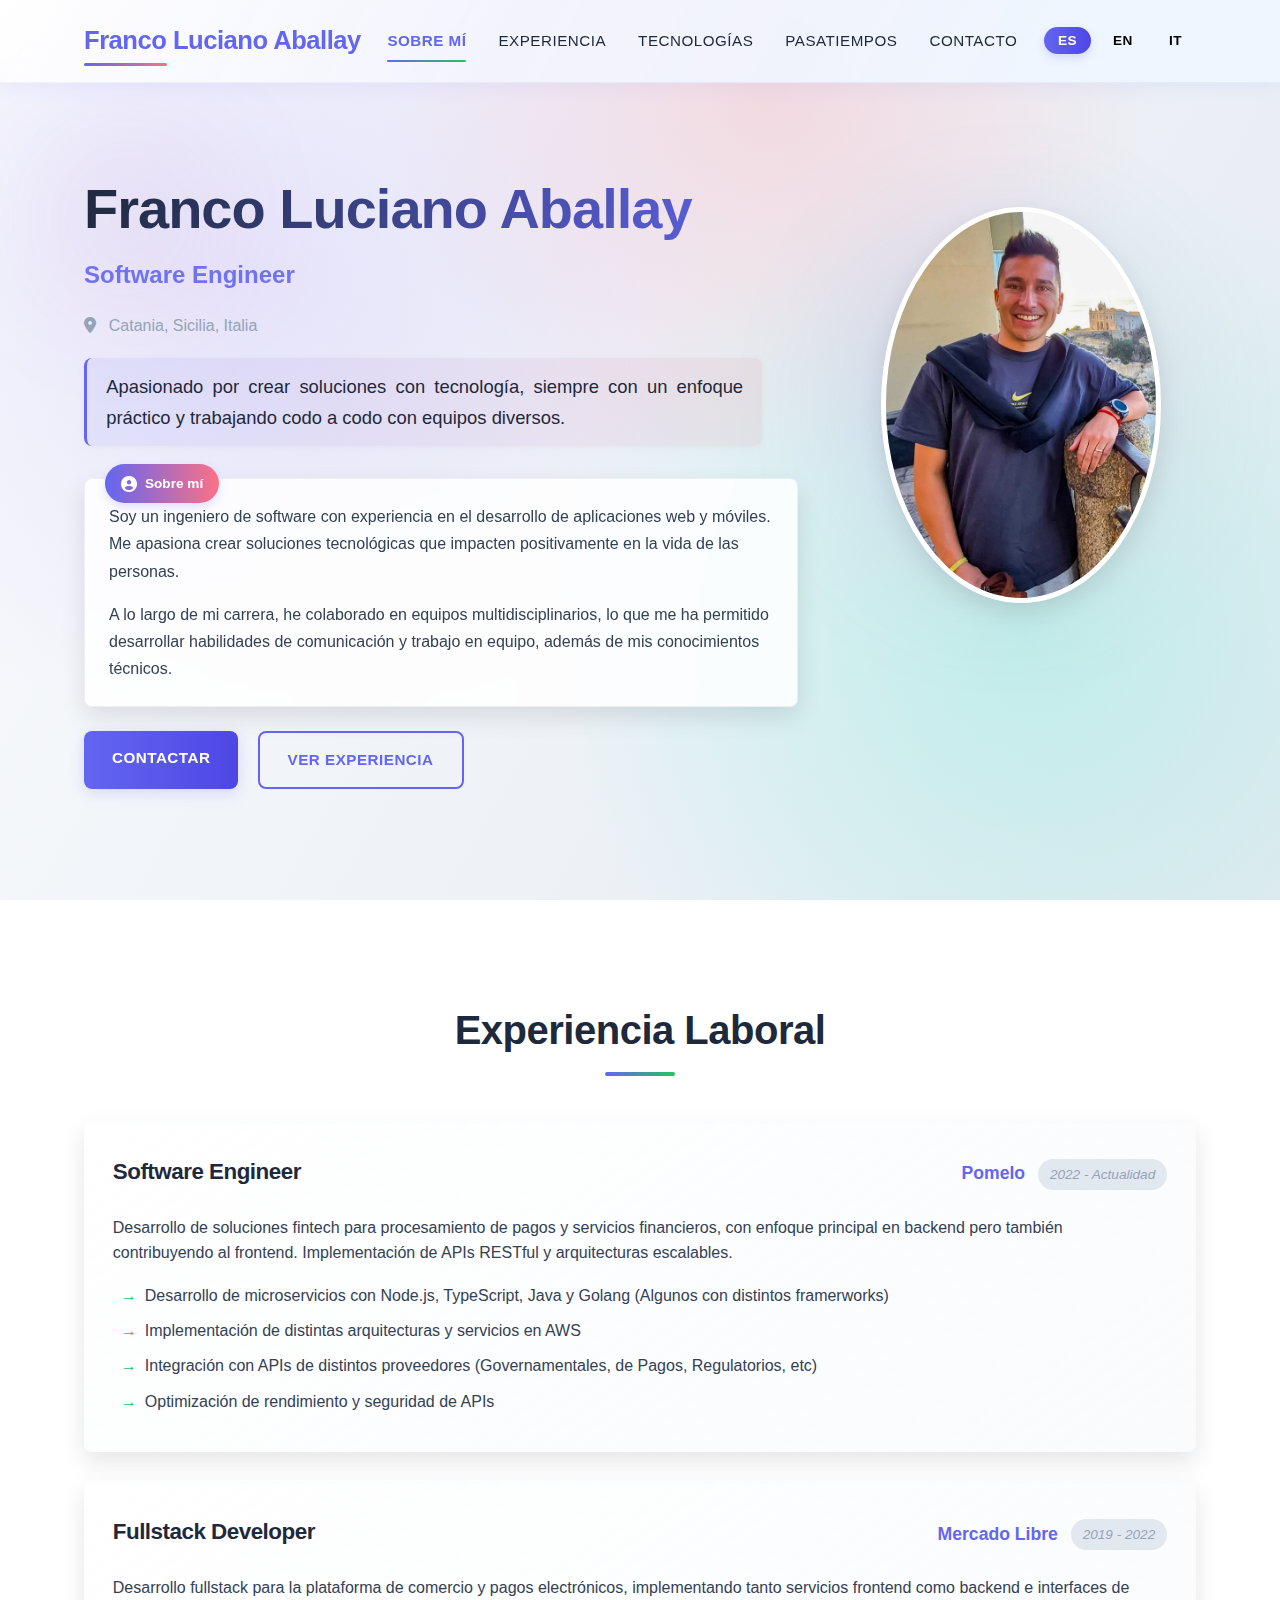
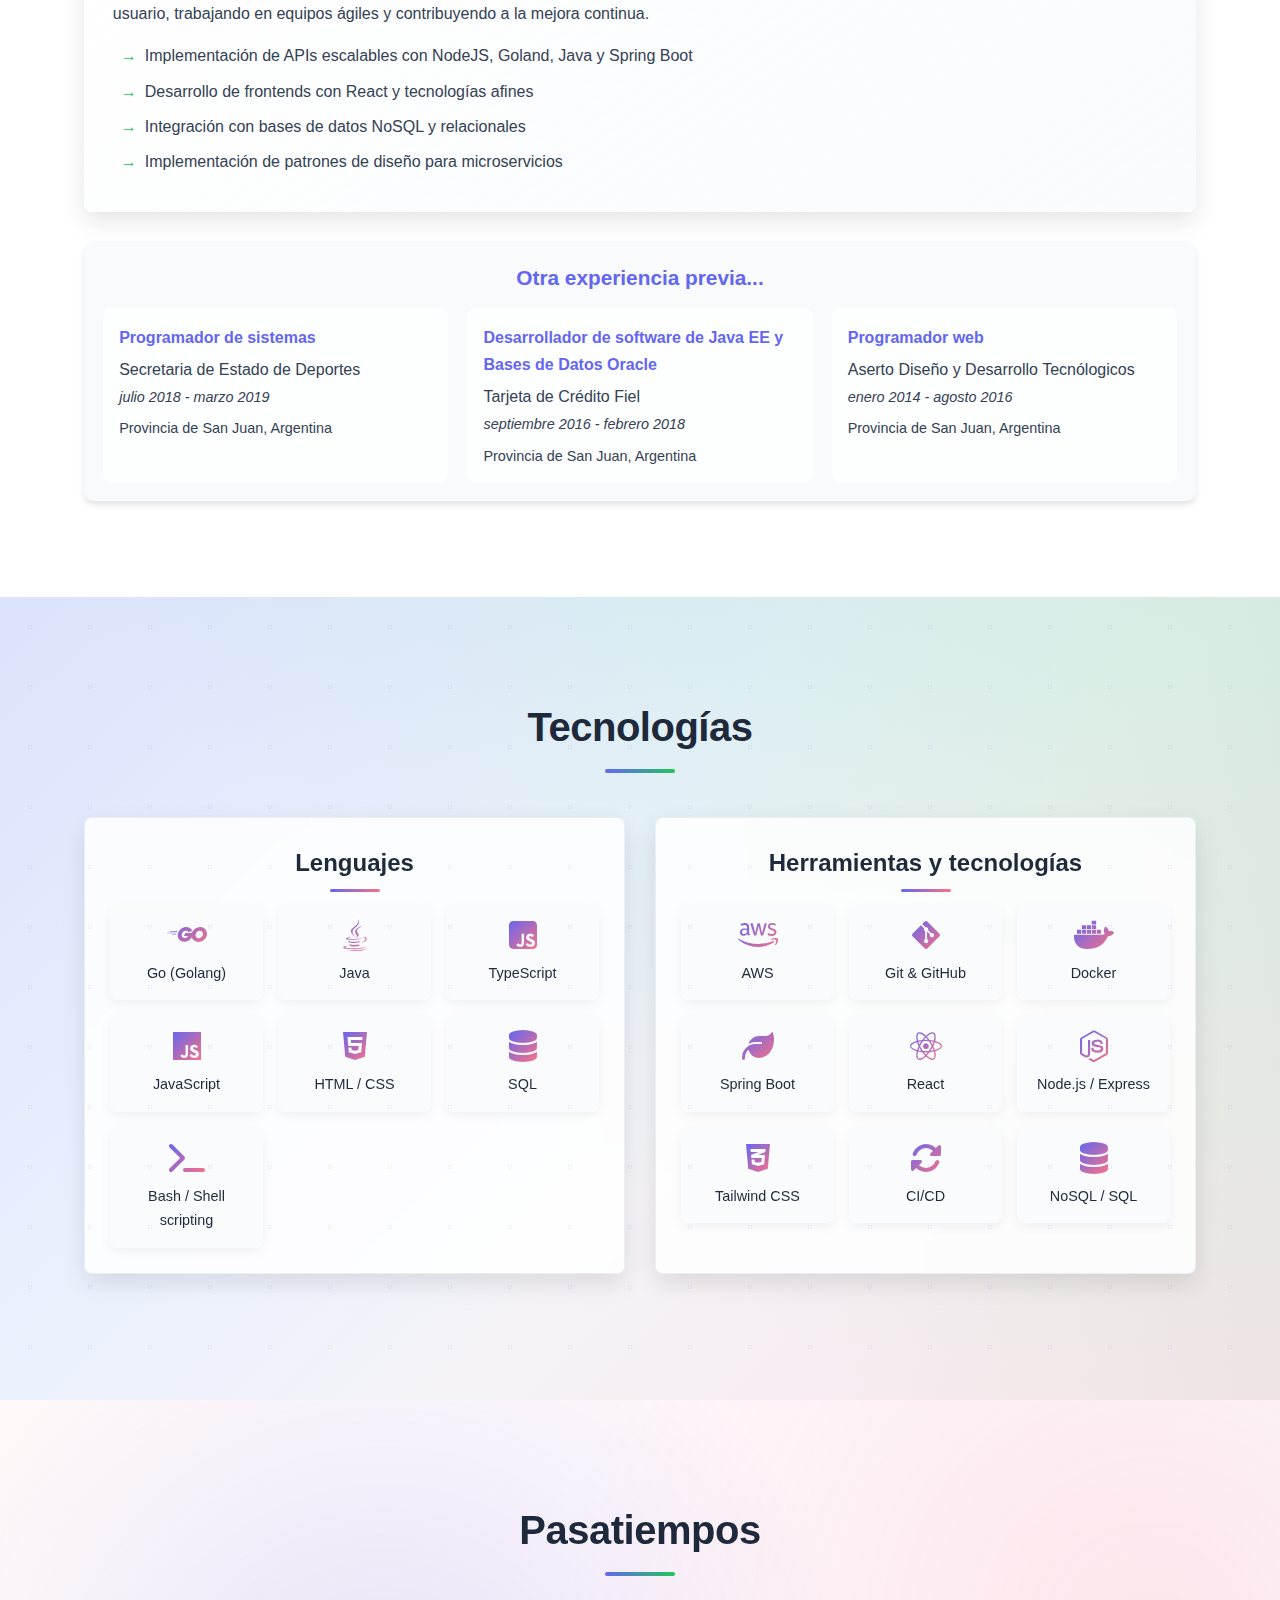
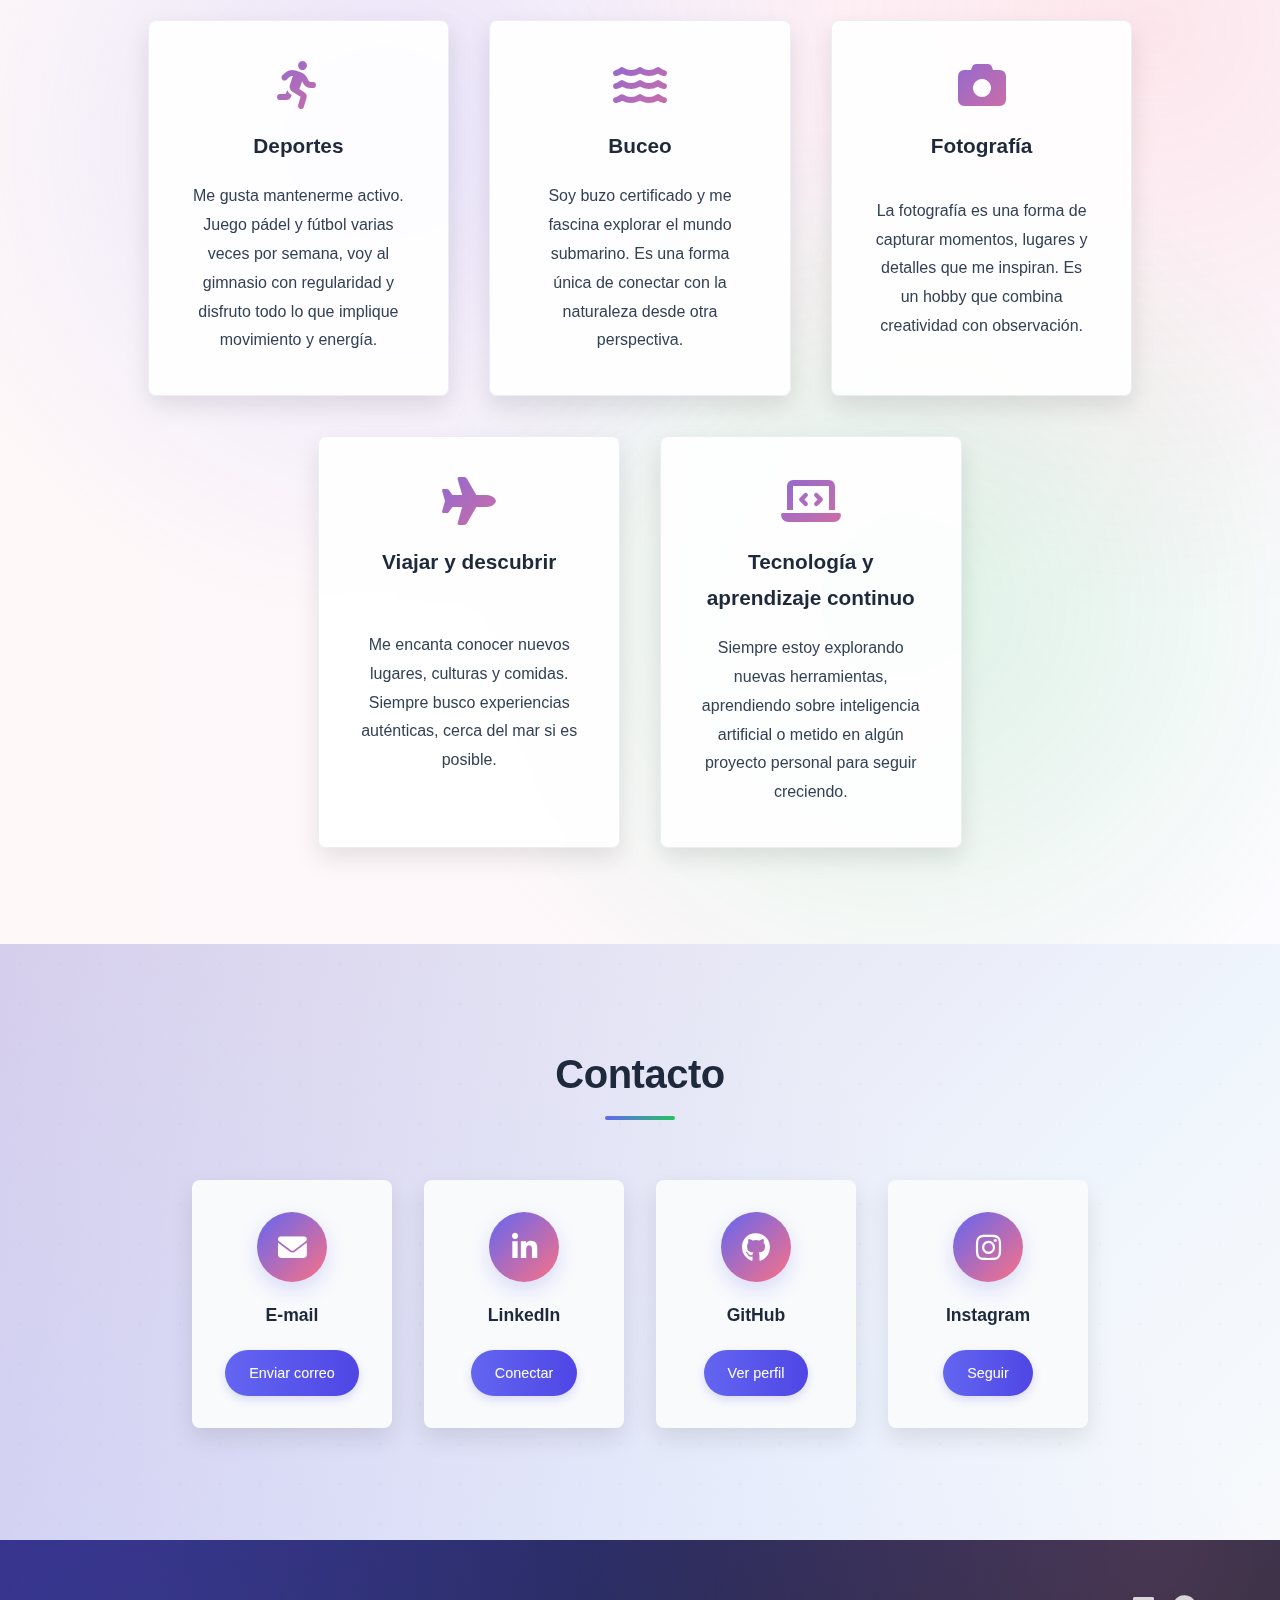
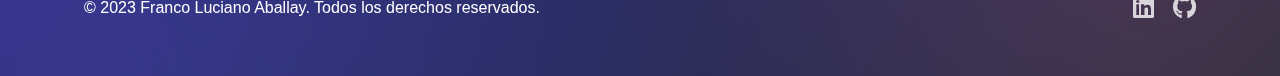
==== index.html @ 494e3a4a "Terminado" ====
<!DOCTYPE html>
<html lang="es">
<head>
    <meta charset="UTF-8">
    <meta name="viewport" content="width=device-width, initial-scale=1.0">
    <title>Franco Luciano Aballay | Software Engineer</title>
    <link rel="stylesheet" href="css/styles.css">
    <link rel="stylesheet" href="https://cdnjs.cloudflare.com/ajax/libs/font-awesome/6.4.0/css/all.min.css">
</head>
<body>
    <header>
        <div class="container">
            <nav>
                <div class="logo">Franco Luciano Aballay</div>
                <div class="nav-links">
                    <a href="#hero">Sobre mí</a>
                    <a href="#experiencia">Experiencia</a>
                    <a href="#tecnologias">Tecnologías</a>
                    <a href="#pasatiempos">Pasatiempos</a>
                    <a href="#contacto">Contacto</a>
                </div>
                <div class="language-selector">
                    <button class="active" data-lang="es">ES</button>
                    <button data-lang="en">EN</button>
                    <button data-lang="it">IT</button>
                </div>
                <div class="mobile-menu-btn">
                    <span></span>
                    <span></span>
                    <span></span>
                </div>
            </nav>
        </div>
    </header>

    <section id="hero" class="hero">
        <div class="container">
            <div class="hero-content">
                <div class="hero-text">
                    <h1>Franco Luciano Aballay</h1>
                    <h2>Software Engineer</h2>
                    <p class="location"><i class="fas fa-map-marker-alt"></i> Catania, Sicilia, Italia</p>
                    <p class="summary">Apasionado por crear soluciones con tecnología, siempre con un enfoque práctico y trabajando codo a codo con equipos diversos.</p>
                    <div class="profile-details">
                        <div class="about-me-tag" id="sobre-mi">
                            <i class="fas fa-user-circle"></i>
                            <span>Sobre mí</span>
                        </div>
                        <p>Soy un ingeniero de software con experiencia en el desarrollo de aplicaciones web y móviles. Me apasiona crear soluciones tecnológicas que impacten positivamente en la vida de las personas.</p>
                        <p>A lo largo de mi carrera, he colaborado en equipos multidisciplinarios, lo que me ha permitido desarrollar habilidades de comunicación y trabajo en equipo, además de mis conocimientos técnicos.</p>
                    </div>
                    <div class="hero-buttons">
                        <a href="#contacto" class="btn primary">Contactar</a>
                        <a href="#experiencia" class="btn secondary">Ver experiencia</a>
                    </div>
                </div>
                <div class="hero-image">
                    <img src="img/profile.jpg" alt="Franco Luciano Aballay">
                </div>
            </div>
        </div>
    </section>

    <section id="experiencia" class="experience">
        <div class="container">
            <h2 class="section-title" data-i18n="experiencia.titulo">Experiencia Laboral</h2>
            
            <div class="job-card">
                <div class="job-header">
                    <h3 data-i18n="experiencia.actual.rol">Software Engineer</h3>
                    <div class="company-info">
                        <span class="company" data-i18n="experiencia.actual.empresa">Pomelo</span>
                        <span class="period" data-i18n="experiencia.actual.periodo">2022 - Actualidad</span>
                    </div>
                </div>
                <div class="job-description">
                    <p data-i18n="experiencia.actual.descripcion">Desarrollo de soluciones fintech para procesamiento de pagos y servicios financieros, con enfoque principal en backend pero también contribuyendo al frontend. Implementación de APIs RESTful y arquitecturas escalables.</p>
                    <ul class="job-highlights">
                        <li data-i18n="experiencia.actual.logros.0">Desarrollo de microservicios con Node.js, TypeScript, Java y Golang (Algunos con distintos framerworks)</li>
                        <li data-i18n="experiencia.actual.logros.1">Implementación de distintas arquitecturas y servicios en AWS</li>
                        <li data-i18n="experiencia.actual.logros.2">Integración con APIs de distintos proveedores (Governamentales, de Pagos, Regulatorios, etc)</li>
                        <li data-i18n="experiencia.actual.logros.3">Optimización de rendimiento y seguridad de APIs</li>
                    </ul>
                </div>
            </div>

            <div class="job-card">
                <div class="job-header">
                    <h3 data-i18n="experiencia.anterior.rol">Fullstack Developer</h3>
                    <div class="company-info">
                        <span class="company" data-i18n="experiencia.anterior.empresa">Mercado Libre</span>
                        <span class="period" data-i18n="experiencia.anterior.periodo">2019 - 2022</span>
                    </div>
                </div>
                <div class="job-description">
                    <p data-i18n="experiencia.anterior.descripcion">Desarrollo fullstack para la plataforma de comercio y pagos electrónicos, implementando tanto servicios frontend como backend e interfaces de usuario, trabajando en equipos ágiles y contribuyendo a la mejora continua.</p>
                    <ul class="job-highlights">
                        <li data-i18n="experiencia.anterior.logros.0">Implementación de APIs escalables con NodeJS, Goland, Java y Spring Boot</li>
                        <li data-i18n="experiencia.anterior.logros.1">Desarrollo de frontends con React y tecnologías afines</li>
                        <li data-i18n="experiencia.anterior.logros.2">Integración con bases de datos NoSQL y relacionales</li>
                        <li data-i18n="experiencia.anterior.logros.3">Implementación de patrones de diseño para microservicios</li>
                    </ul>
                </div>
            </div>
            
            <div class="previous-experience">
                <h3 class="previous-title">Otra experiencia previa...</h3>
                <div class="previous-jobs">
                    <div class="previous-job">
                        <div class="job-role">Programador de sistemas</div>
                        <div class="job-company">Secretaria de Estado de Deportes</div>
                        <div class="job-period">julio 2018 - marzo 2019</div>
                        <p class="job-brief">Provincia de San Juan, Argentina</p>
                    </div>
                    <div class="previous-job">
                        <div class="job-role">Desarrollador de software de Java EE y Bases de Datos Oracle</div>
                        <div class="job-company">Tarjeta de Crédito Fiel</div>
                        <div class="job-period">septiembre 2016 - febrero 2018</div>
                        <p class="job-brief">Provincia de San Juan, Argentina</p>
                    </div>
                    <div class="previous-job">
                        <div class="job-role">Programador web</div>
                        <div class="job-company">Aserto Diseño y Desarrollo Tecnólogicos</div>
                        <div class="job-period">enero 2014 - agosto 2016</div>
                        <p class="job-brief">Provincia de San Juan, Argentina</p>
                    </div>
                </div>
            </div>
        </div>
    </section>

    <section id="tecnologias" class="technologies">
        <div class="container">
            <h2 class="section-title" data-i18n="tecnologias.titulo">Tecnologías</h2>
            <div class="tech-categories">
                <div class="tech-category">
                    <h3 data-i18n="tecnologias.categorias.lenguajes">Lenguajes</h3>
                    <div class="tech-items">
                        <div class="tech-item">
                            <i class="fab fa-golang"></i>
                            <span data-i18n="tecnologias.items.golang">Go (Golang)</span>
                        </div>
                        <div class="tech-item">
                            <i class="fab fa-java"></i>
                            <span data-i18n="tecnologias.items.java">Java</span>
                        </div>
                        <div class="tech-item">
                            <i class="fab fa-js-square"></i>
                            <span data-i18n="tecnologias.items.typescript">TypeScript</span>
                        </div>
                        <div class="tech-item">
                            <i class="fab fa-js"></i>
                            <span data-i18n="tecnologias.items.js">JavaScript</span>
                        </div>
                        <div class="tech-item">
                            <i class="fab fa-html5"></i>
                            <span data-i18n="tecnologias.items.html">HTML / CSS</span>
                        </div>
                        <div class="tech-item">
                            <i class="fas fa-database"></i>
                            <span data-i18n="tecnologias.items.sql">SQL</span>
                        </div>
                        <div class="tech-item">
                            <i class="fas fa-terminal"></i>
                            <span data-i18n="tecnologias.items.bash">Bash / Shell scripting</span>
                        </div>
                    </div>
                </div>
                
                <div class="tech-category">
                    <h3 data-i18n="tecnologias.categorias.herramientas">Herramientas y tecnologías</h3>
                    <div class="tech-items">
                        <div class="tech-item">
                            <i class="fab fa-aws"></i>
                            <span data-i18n="tecnologias.items.aws">AWS</span>
                        </div>
                        <div class="tech-item">
                            <i class="fab fa-git-alt"></i>
                            <span data-i18n="tecnologias.items.git">Git & GitHub</span>
                        </div>
                        <div class="tech-item">
                            <i class="fab fa-docker"></i>
                            <span data-i18n="tecnologias.items.docker">Docker</span>
                        </div>
                        <div class="tech-item">
                            <i class="fas fa-leaf"></i>
                            <span data-i18n="tecnologias.items.spring">Spring Boot</span>
                        </div>
                        <div class="tech-item">
                            <i class="fab fa-react"></i>
                            <span data-i18n="tecnologias.items.react">React</span>
                        </div>
                        <div class="tech-item">
                            <i class="fab fa-node-js"></i>
                            <span data-i18n="tecnologias.items.node">Node.js / Express</span>
                        </div>
                        <div class="tech-item">
                            <i class="fab fa-css3-alt"></i>
                            <span data-i18n="tecnologias.items.tailwind">Tailwind CSS</span>
                        </div>
                        <div class="tech-item">
                            <i class="fas fa-sync-alt"></i>
                            <span data-i18n="tecnologias.items.cicd">CI/CD</span>
                        </div>
                        <div class="tech-item">
                            <i class="fas fa-database"></i>
                            <span data-i18n="tecnologias.items.nosql">NoSQL / SQL</span>
                        </div>
                    </div>
                </div>
            </div>
        </div>
    </section>

    <section id="pasatiempos" class="hobbies">
        <div class="container">
            <h2 class="section-title">Pasatiempos</h2>
            <div class="hobbies-content">
                <div class="hobby-item">
                    <i class="fas fa-running"></i>
                    <h3>Deportes</h3>
                    <p>Me gusta mantenerme activo. Juego pádel y fútbol varias veces por semana, voy al gimnasio con regularidad y disfruto todo lo que implique movimiento y energía.</p>
                </div>
                <div class="hobby-item">
                    <i class="fas fa-water"></i>
                    <h3>Buceo</h3>
                    <p>Soy buzo certificado y me fascina explorar el mundo submarino. Es una forma única de conectar con la naturaleza desde otra perspectiva.</p>
                </div>
                <div class="hobby-item">
                    <i class="fas fa-camera"></i>
                    <h3>Fotografía</h3>
                    <p>La fotografía es una forma de capturar momentos, lugares y detalles que me inspiran. Es un hobby que combina creatividad con observación.</p>
                </div>
                <div class="hobby-item">
                    <i class="fas fa-plane"></i>
                    <h3>Viajar y descubrir</h3>
                    <p>Me encanta conocer nuevos lugares, culturas y comidas. Siempre busco experiencias auténticas, cerca del mar si es posible.</p>
                </div>
                <div class="hobby-item">
                    <i class="fas fa-laptop-code"></i>
                    <h3>Tecnología y aprendizaje continuo</h3>
                    <p>Siempre estoy explorando nuevas herramientas, aprendiendo sobre inteligencia artificial o metido en algún proyecto personal para seguir creciendo.</p>
                </div>
            </div>
        </div>
    </section>

    <section id="contacto" class="contact">
        <div class="container">
            <h2 class="section-title">Contacto</h2>
            <div class="contact-links">
                <div class="contact-card">
                    <div class="contact-icon">
                        <i class="fas fa-envelope"></i>
                    </div>
                    <span class="contact-title">E-mail</span>
                    <a href="mailto:francoaballay@email.com" class="contact-action-btn">Enviar correo</a>
                </div>
                
                <div class="contact-card">
                    <div class="contact-icon">
                        <i class="fab fa-linkedin-in"></i>
                    </div>
                    <span class="contact-title">LinkedIn</span>
                    <a href="https://linkedin.com/in/francoaballay" target="_blank" class="contact-action-btn">Conectar</a>
                </div>
                
                <div class="contact-card">
                    <div class="contact-icon">
                        <i class="fab fa-github"></i>
                    </div>
                    <span class="contact-title">GitHub</span>
                    <a href="https://github.com/francoaballay" target="_blank" class="contact-action-btn">Ver perfil</a>
                </div>
                
                <div class="contact-card">
                    <div class="contact-icon">
                        <i class="fab fa-instagram"></i>
                    </div>
                    <span class="contact-title">Instagram</span>
                    <a href="https://instagram.com/francoaballay" target="_blank" class="contact-action-btn">Seguir</a>
                </div>
            </div>
        </div>
    </section>

    <footer>
        <div class="container">
            <div class="footer-content">
                <p>&copy; 2023 Franco Luciano Aballay. Todos los derechos reservados.</p>
                <div class="social-links">
                    <a href="https://linkedin.com/in/francoaballay" target="_blank"><i class="fab fa-linkedin"></i></a>
                    <a href="https://github.com/francoaballay" target="_blank"><i class="fab fa-github"></i></a>
                </div>
            </div>
        </div>
    </footer>

    <script src="js/main.js"></script>
</body>
</html>
---- css/styles.css ----
/* Variables globales - Nueva paleta de colores */
:root {
    --primary-color: #6366f1;
    --primary-hover: #4f46e5;
    --secondary-color: #22c55e;
    --secondary-hover: #16a34a;
    --dark-color: #1e293b;
    --light-color: #f8fafc;
    --text-color: #334155;
    --background-color: #ffffff;
    --gray-light: #e2e8f0;
    --gray-medium: #94a3b8;
    --accent-color: #fb7185;
    --accent-hover: #f43f5e;
    --purple-light: #c4b5fd;
    --teal-light: #5eead4;
    --coral-light: #fda4af;
    --orange-light: #fdba74;
    --yellow-light: #fde047;
    --border-radius: 8px;
    --transition: all 0.3s ease;
    --box-shadow: 0 10px 25px rgba(0, 0, 0, 0.1);
    --container-width: 1200px;
    --font-heading: 'Montserrat', sans-serif;
    --font-body: 'Poppins', sans-serif;
}

/* Reset y estilos base */
* {
    margin: 0;
    padding: 0;
    box-sizing: border-box;
}

html {
    scroll-behavior: smooth;
}

body {
    font-family: var(--font-body);
    line-height: 1.7;
    color: var(--text-color);
    background-color: var(--background-color);
    font-size: 16px;
    overflow-x: hidden;
    background: linear-gradient(120deg, rgba(248, 250, 252, 0.8), rgba(226, 232, 240, 0.9));
    background-attachment: fixed;
}

a {
    text-decoration: none;
    color: var(--primary-color);
    transition: var(--transition);
}

a:hover {
    color: var(--primary-hover);
}

ul {
    list-style: none;
}

img {
    max-width: 100%;
    height: auto;
}

.container {
    width: 90%;
    max-width: var(--container-width);
    margin: 0 auto;
    padding: 0 20px;
}

.section-title {
    text-align: center;
    margin-bottom: 3.5rem;
    position: relative;
    font-size: 2.5rem;
    font-weight: 700;
    color: var(--dark-color);
    font-family: var(--font-heading);
    letter-spacing: -0.5px;
}

.section-title::after {
    content: '';
    position: absolute;
    bottom: -12px;
    left: 50%;
    transform: translateX(-50%);
    width: 70px;
    height: 4px;
    background: linear-gradient(90deg, var(--primary-color), var(--secondary-color));
    border-radius: 20px;
}

.btn {
    display: inline-block;
    padding: 14px 28px;
    border-radius: var(--border-radius);
    font-weight: 600;
    cursor: pointer;
    transition: var(--transition);
    border: none;
    font-size: 0.95rem;
    text-transform: uppercase;
    letter-spacing: 0.5px;
    position: relative;
    overflow: hidden;
    z-index: 1;
}

.btn::before {
    content: '';
    position: absolute;
    top: 0;
    left: 0;
    width: 0%;
    height: 100%;
    background-color: rgba(255, 255, 255, 0.1);
    transition: var(--transition);
    z-index: -1;
}

.btn:hover::before {
    width: 100%;
}

.btn.primary {
    background: linear-gradient(90deg, var(--primary-color), var(--primary-hover));
    color: white;
    box-shadow: 0 4px 15px rgba(99, 102, 241, 0.2);
}

.btn.primary:hover {
    box-shadow: 0 6px 20px rgba(99, 102, 241, 0.4);
    transform: translateY(-3px);
}

.btn.secondary {
    background-color: transparent;
    border: 2px solid var(--primary-color);
    color: var(--primary-color);
}

.btn.secondary:hover {
    background-color: var(--primary-color);
    color: white;
    transform: translateY(-3px);
    box-shadow: 0 6px 20px rgba(99, 102, 241, 0.4);
}

section {
    padding: 6rem 0;
}

/* Header y navegación */
header {
    position: fixed;
    width: 100%;
    top: 0;
    left: 0;
    z-index: 1000;
    background: linear-gradient(120deg, 
        rgba(255, 255, 255, 0.92),
        rgba(243, 244, 253, 0.9) 40%, 
        rgba(239, 246, 255, 0.92) 80%);
    backdrop-filter: blur(15px);
    box-shadow: 0 4px 20px rgba(99, 102, 241, 0.08);
    transition: var(--transition);
    border-bottom: 1px solid rgba(99, 102, 241, 0.08);
}

header.scrolled {
    padding: 0.5rem 0;
    background: linear-gradient(120deg, 
        rgba(255, 255, 255, 0.96),
        rgba(243, 244, 253, 0.96) 40%, 
        rgba(239, 246, 255, 0.96) 80%);
    box-shadow: 0 6px 20px rgba(99, 102, 241, 0.1);
}

nav {
    display: flex;
    justify-content: space-between;
    align-items: center;
    padding: 1.2rem 0;
    position: relative;
}

nav::before {
    content: '';
    position: absolute;
    top: 0;
    left: -10%;
    width: 120%;
    height: 100%;
    background-image: url('data:image/svg+xml;utf8,<svg xmlns="http://www.w3.org/2000/svg" width="100" height="100"><circle cx="50" cy="50" r="1" fill="%236366f1" opacity="0.05"/></svg>');
    background-size: 30px 30px;
    z-index: -1;
    opacity: 0.7;
}

.logo {
    font-size: 1.6rem;
    font-weight: 700;
    color: var(--primary-color);
    font-family: var(--font-heading);
    letter-spacing: -0.5px;
    position: relative;
    transition: var(--transition);
}

.logo:hover {
    transform: translateY(-2px);
}

.logo::after {
    content: '';
    position: absolute;
    bottom: -3px;
    left: 0;
    width: 30%;
    height: 3px;
    background: linear-gradient(90deg, var(--primary-color), var(--accent-color));
    border-radius: 10px;
}

.nav-links {
    display: flex;
    gap: 2rem;
}

.nav-links a {
    color: var(--dark-color);
    font-weight: 500;
    position: relative;
    padding: 8px 0;
    font-size: 0.95rem;
    text-transform: uppercase;
    letter-spacing: 0.5px;
    transition: var(--transition);
}

.nav-links a::after {
    content: '';
    position: absolute;
    bottom: 0;
    left: 0;
    width: 0;
    height: 2px;
    background: linear-gradient(90deg, var(--primary-color), var(--secondary-color));
    transition: var(--transition);
    border-radius: 10px;
}

.nav-links a:hover {
    color: var(--primary-color);
    transform: translateY(-2px);
}

.nav-links a:hover::after {
    width: 100%;
}

/* Nuevo estilo para enlace activo */
.nav-links a.active {
    color: var(--primary-color);
    font-weight: 600;
}

.nav-links a.active::after {
    width: 100%;
}

.language-selector {
    display: flex;
    gap: 0.5rem;
}

.language-selector button {
    background: none;
    border: none;
    cursor: pointer;
    padding: 6px 14px;
    border-radius: 20px;
    font-weight: 600;
    transition: var(--transition);
    font-size: 0.85rem;
    letter-spacing: 0.5px;
    position: relative;
    overflow: hidden;
}

.language-selector button::before {
    content: '';
    position: absolute;
    top: 0;
    left: 0;
    width: 100%;
    height: 100%;
    background: rgba(99, 102, 241, 0.08);
    border-radius: 20px;
    transform: scaleX(0);
    transform-origin: right;
    transition: transform 0.3s ease;
    z-index: -1;
}

.language-selector button:hover::before {
    transform: scaleX(1);
    transform-origin: left;
}

.language-selector button.active {
    background: linear-gradient(90deg, var(--primary-color), var(--primary-hover));
    color: white;
    box-shadow: 0 4px 10px rgba(99, 102, 241, 0.2);
}

.mobile-menu-btn {
    display: none;
    flex-direction: column;
    justify-content: space-between;
    width: 30px;
    height: 21px;
    cursor: pointer;
}

.mobile-menu-btn span {
    display: block;
    height: 3px;
    width: 100%;
    background-color: var(--primary-color);
    border-radius: 3px;
    transition: var(--transition);
}

/* Hero section */
.hero {
    padding-top: 10rem;
    min-height: 100vh;
    display: flex;
    align-items: center;
    position: relative;
    background: none;
    overflow: hidden;
}

.hero::before {
    content: '';
    position: absolute;
    top: 0;
    left: 0;
    width: 100%;
    height: 100%;
    background: 
        radial-gradient(circle at 20% 30%, rgba(196, 181, 253, 0.3) 0%, transparent 40%),
        radial-gradient(circle at 80% 70%, rgba(94, 234, 212, 0.3) 0%, transparent 40%),
        radial-gradient(circle at 60% 10%, rgba(251, 113, 133, 0.2) 0%, transparent 35%);
    z-index: -2;
    animation: pulseBackground 15s ease-in-out infinite alternate;
}

@keyframes pulseBackground {
    0% {
        opacity: 0.8;
        transform: scale(1);
    }
    100% {
        opacity: 1;
        transform: scale(1.05);
    }
}

.hero::after {
    content: '';
    position: absolute;
    width: 120%;
    height: 120%;
    background-image: url('data:image/svg+xml;utf8,<svg xmlns="http://www.w3.org/2000/svg" width="100" height="100" viewBox="0 0 100 100"><rect width="1" height="1" x="0" y="0" fill="%236366f1" opacity="0.03" /></svg>');
    background-size: 30px 30px;
    animation: backgroundMove 60s linear infinite;
    top: -10%;
    left: -10%;
    z-index: -1;
}

@keyframes backgroundMove {
    0% {
        transform: translate(0, 0) rotate(0deg);
    }
    100% {
        transform: translate(-5%, -5%) rotate(3deg);
    }
}

.hero-content {
    display: flex;
    align-items: flex-start;
    justify-content: space-between;
    gap: 3rem;
    position: relative;
    z-index: 2;
}

.hero-text {
    flex: 1;
    animation: fadeInUp 1s ease-out;
    position: relative;
}

.hero-text::before {
    content: '';
    position: absolute;
    width: 150px;
    height: 150px;
    background: linear-gradient(135deg, var(--primary-color), var(--accent-color));
    border-radius: 50%;
    filter: blur(70px);
    opacity: 0.15;
    top: -30px;
    left: -30px;
    z-index: -1;
    animation: pulseLight 10s ease-in-out infinite alternate;
}

@keyframes pulseLight {
    0% {
        opacity: 0.15;
        transform: scale(1);
    }
    100% {
        opacity: 0.25;
        transform: scale(1.3);
    }
}

.hero-text h1 {
    font-size: 3.5rem;
    font-weight: 800;
    margin-bottom: 0.8rem;
    color: var(--dark-color);
    line-height: 1.2;
    font-family: var(--font-heading);
    letter-spacing: -1px;
    background: linear-gradient(120deg, var(--dark-color), var(--primary-color));
    -webkit-background-clip: text;
    -webkit-text-fill-color: transparent;
}

.hero-text h2 {
    font-size: 1.5rem;
    font-weight: 600;
    color: var(--primary-color);
    margin-bottom: 1rem;
    opacity: 0.9;
    font-family: var(--font-heading);
}

.hero-text .location {
    display: flex;
    align-items: center;
    gap: 0.8rem;
    margin-bottom: 1.2rem;
    color: var(--gray-medium);
    font-size: 1rem;
}

.hero-text .summary {
    font-size: 1.15rem;
    margin-bottom: 2rem;
    line-height: 1.7;
    color: var(--dark-color);
    max-width: 95%;
    text-align: justify;
    font-weight: 500;
    position: relative;
    padding: 0.8rem 1.2rem;
    border-radius: var(--border-radius);
    background: linear-gradient(to right, rgba(99, 102, 241, 0.08), rgba(251, 113, 133, 0.08));
    border-left: 3px solid var(--primary-color);
    box-shadow: 0 2px 10px rgba(0, 0, 0, 0.03);
}

.hero-text .summary::before {
    content: '';
    position: absolute;
    top: 0;
    left: 0;
    width: 100%;
    height: 100%;
    background: linear-gradient(to right, rgba(99, 102, 241, 0.02), rgba(0, 0, 0, 0.01));
    border-radius: var(--border-radius);
    z-index: -1;
}

.hero-buttons {
    display: flex;
    gap: 1.2rem;
}

.hero-image {
    flex: 0 0 350px;
    text-align: center;
    animation: float 6s ease-in-out infinite;
    position: relative;
    margin-top: 2rem;
}

.hero-image::before {
    content: '';
    position: absolute;
    width: 80%;
    height: 80%;
    background: linear-gradient(120deg, var(--primary-color), var(--accent-color));
    border-radius: 50%;
    top: 10%;
    left: 5%;
    filter: blur(70px);
    opacity: 0.2;
    z-index: -1;
}

.hero-image img {
    max-width: 80%;
    border-radius: 50%;
    box-shadow: var(--box-shadow);
    border: 5px solid var(--background-color);
}

/* Perfil integrado con el detalle "Sobre mí" */
.profile-details {
    background: rgba(255, 255, 255, 0.85);
    backdrop-filter: blur(10px);
    border: 1px solid rgba(226, 232, 240, 0.7);
    border-radius: var(--border-radius);
    padding: 1.5rem;
    margin: 1.5rem 0;
    position: relative;
    box-shadow: var(--box-shadow);
    transition: var(--transition);
}

.profile-details:hover {
    box-shadow: 0 15px 30px rgba(0, 0, 0, 0.1);
    transform: translateY(-5px);
}

.about-me-tag {
    position: absolute;
    top: -15px;
    left: 20px;
    background: linear-gradient(90deg, var(--primary-color), var(--accent-color));
    color: white;
    padding: 0.5rem 1rem;
    border-radius: 20px;
    font-weight: 600;
    font-size: 0.85rem;
    box-shadow: 0 4px 10px rgba(99, 102, 241, 0.2);
    display: flex;
    align-items: center;
    gap: 0.5rem;
}

.about-me-tag i {
    font-size: 1rem;
}

.profile-details p {
    margin-bottom: 1rem;
    line-height: 1.7;
    color: var(--text-color);
}

.profile-details p:last-child {
    margin-bottom: 0;
}

/* Experiencia laboral */
.job-card {
    background: linear-gradient(145deg, var(--background-color), rgba(248, 250, 252, 0.8));
    border-radius: var(--border-radius);
    box-shadow: var(--box-shadow);
    padding: 1.8rem;
    margin-bottom: 1.8rem;
    transition: var(--transition);
    border-top: 4px solid transparent;
    position: relative;
    overflow: hidden;
    z-index: 1;
}

.job-card::before {
    content: '';
    position: absolute;
    top: 0;
    left: 0;
    width: 100%;
    height: 4px;
    background: linear-gradient(90deg, var(--primary-color), var(--secondary-color));
    transform: scaleX(0);
    transform-origin: left;
    transition: transform 0.5s ease;
    z-index: 2;
}

.job-card::after {
    content: '';
    position: absolute;
    top: 0;
    right: 0;
    width: 100%;
    height: 100%;
    background: 
        radial-gradient(circle at top right, rgba(196, 181, 253, 0.15), transparent 40%),
        radial-gradient(circle at bottom left, rgba(94, 234, 212, 0.1), transparent 40%);
    opacity: 0;
    transition: opacity 0.5s ease;
    z-index: -1;
}

.job-card:hover::before {
    transform: scaleX(1);
}

.job-card:hover::after {
    opacity: 1;
}

.job-card:hover {
    transform: translateY(-8px);
    box-shadow: 0 15px 30px rgba(0, 0, 0, 0.15);
}

.job-header {
    margin-bottom: 1.2rem;
    display: flex;
    flex-wrap: wrap;
    align-items: center;
    justify-content: space-between;
}

.job-header h3 {
    font-size: 1.4rem;
    color: var(--dark-color);
    margin-bottom: 0.3rem;
    font-family: var(--font-heading);
    letter-spacing: -0.5px;
    position: relative;
    display: inline-block;
}

.company-info {
    display: flex;
    align-items: center;
    flex-wrap: wrap;
    gap: 0.8rem;
}

.company {
    font-weight: 600;
    color: var(--primary-color);
    font-size: 1.1rem;
}

.period {
    color: var(--gray-medium);
    font-style: italic;
    padding: 4px 12px;
    background-color: var(--gray-light);
    border-radius: 20px;
    font-size: 0.85rem;
}

.job-description p {
    margin-bottom: 1rem;
    line-height: 1.6;
}

.job-highlights {
    padding-left: 0.5rem;
}

.job-highlights li {
    margin-bottom: 0.5rem;
    position: relative;
    padding-left: 1.5rem;
}

.job-highlights li::before {
    content: "→";
    color: var(--secondary-color);
    font-weight: bold;
    position: absolute;
    left: 0;
}

/* Tecnologías */
.technologies {
    background: linear-gradient(135deg, #f0f9ff, var(--light-color));
    position: relative;
    overflow: hidden;
}

.technologies::before {
    content: '';
    position: absolute;
    width: 100%;
    height: 100%;
    background: 
        linear-gradient(135deg, rgba(99, 102, 241, 0.15), transparent 60%),
        linear-gradient(225deg, rgba(34, 197, 94, 0.15), transparent 60%),
        linear-gradient(315deg, rgba(251, 113, 133, 0.15), transparent 60%);
    top: 0;
    left: 0;
    z-index: 0;
    animation: colorShift 20s ease-in-out infinite alternate;
}

@keyframes colorShift {
    0% {
        opacity: 0.5;
        background-position: 0% 50%;
    }
    50% {
        opacity: 0.8;
        background-position: 100% 50%;
    }
    100% {
        opacity: 0.5;
        background-position: 0% 50%;
    }
}

.technologies::after {
    content: '';
    position: absolute;
    top: 0;
    left: 0;
    width: 100%;
    height: 100%;
    background-image: url('data:image/svg+xml;utf8,<svg xmlns="http://www.w3.org/2000/svg" width="60" height="60" viewBox="0 0 60 60"><rect width="3" height="3" x="28.5" y="28.5" stroke="%236366f1" stroke-width="0.5" fill="none" opacity="0.3"/></svg>');
    background-size: 60px 60px;
    opacity: 0.5;
    z-index: 0;
}

.tech-categories {
    display: flex;
    flex-wrap: wrap;
    justify-content: space-between;
    gap: 30px;
}

.tech-category {
    flex: 1;
    min-width: 300px;
    margin-bottom: 30px;
    background-color: rgba(255, 255, 255, 0.85);
    backdrop-filter: blur(10px);
    border: 1px solid rgba(226, 232, 240, 0.7);
    border-radius: var(--border-radius);
    padding: 25px;
    box-shadow: var(--box-shadow);
    transition: transform 0.3s ease, box-shadow 0.3s ease;
}

.tech-category:hover {
    transform: translateY(-5px);
    box-shadow: 0 8px 20px rgba(0, 0, 0, 0.1);
}

.tech-category h3 {
    color: var(--dark-color);
    font-size: 1.5rem;
    margin-bottom: 20px;
    text-align: center;
    position: relative;
    font-family: var(--font-heading);
}

.tech-category h3:after {
    content: '';
    position: absolute;
    bottom: -8px;
    left: 50%;
    transform: translateX(-50%);
    width: 50px;
    height: 3px;
    background: linear-gradient(90deg, var(--primary-color), var(--accent-color));
    border-radius: 3px;
}

.tech-items {
    display: grid;
    grid-template-columns: repeat(auto-fill, minmax(130px, 1fr));
    gap: 15px;
}

.tech-item {
    display: flex;
    flex-direction: column;
    align-items: center;
    text-align: center;
    padding: 15px 10px;
    border-radius: var(--border-radius);
    background-color: rgba(248, 250, 252, 0.8);
    box-shadow: 0 4px 12px rgba(0, 0, 0, 0.05);
    transition: transform 0.3s ease, background-color 0.3s ease;
}

.tech-item:hover {
    transform: translateY(-3px);
    background-color: rgba(255, 255, 255, 0.9);
}

.tech-item i {
    font-size: 2rem;
    margin-bottom: 10px;
    background: linear-gradient(135deg, var(--primary-color), var(--accent-color));
    -webkit-background-clip: text;
    -webkit-text-fill-color: transparent;
}

.tech-item span {
    font-size: 0.9rem;
    color: var(--dark-color);
    font-weight: 500;
}

/* Pasatiempos */
.hobbies {
    position: relative;
    overflow: hidden;
    background: linear-gradient(to right, rgba(251, 113, 133, 0.05), rgba(244, 114, 182, 0.05), rgba(196, 181, 253, 0.05));
}

.hobbies::before {
    content: '';
    position: absolute;
    width: 100%;
    height: 100%;
    background: 
        radial-gradient(circle at 30% 30%, rgba(99, 102, 241, 0.15), transparent 40%),
        radial-gradient(circle at 70% 70%, rgba(34, 197, 94, 0.15), transparent 40%),
        radial-gradient(circle at 90% 20%, rgba(251, 113, 133, 0.15), transparent 40%);
    top: 0;
    left: 0;
    z-index: 0;
    animation: floatingBubbles 15s ease-in-out infinite alternate;
}

@keyframes floatingBubbles {
    0% {
        background-position: 0% 0%;
    }
    100% {
        background-position: 100% 100%;
    }
}

.hobbies-content {
    position: relative;
    z-index: 1;
    display: flex;
    flex-wrap: wrap;
    justify-content: center;
    gap: 2.5rem;
    max-width: 1200px;
    margin: 0 auto;
}

.hobby-item {
    background: rgba(255, 255, 255, 0.9);
    backdrop-filter: blur(10px);
    border: 1px solid rgba(226, 232, 240, 0.7);
    text-align: center;
    padding: 2.5rem;
    border-radius: var(--border-radius);
    box-shadow: var(--box-shadow);
    transition: var(--transition);
    position: relative;
    overflow: hidden;
    display: flex;
    flex-direction: column;
    flex: 0 0 calc(30% - 2rem); /* Aproximadamente 3 elementos por fila con espacio para el gap */
    max-width: 350px;
    min-height: 300px; /* Altura mínima fija para todos los elementos */
}

.hobby-item::after {
    content: '';
    position: absolute;
    bottom: 0;
    right: 0;
    width: 80%;
    height: 80%;
    background: radial-gradient(circle at bottom right, rgba(var(--primary-color-rgb, 99, 102, 241), 0.07), transparent 70%);
    z-index: -1;
    opacity: 0;
    transition: opacity 0.5s ease;
}

.hobby-item:hover::after {
    opacity: 1;
}

.hobby-item i {
    font-size: 3rem;
    margin-bottom: 1.2rem;
    background: linear-gradient(135deg, var(--primary-color), var(--accent-color));
    -webkit-background-clip: text;
    -webkit-text-fill-color: transparent;
}

.hobby-item h3 {
    margin-bottom: 1.2rem;
    color: var(--dark-color);
    font-family: var(--font-heading);
    font-size: 1.3rem;
}

.hobby-item p {
    color: var(--text-color);
    line-height: 1.8;
    /* Hacer que el texto ocupe el espacio restante */
    flex-grow: 1;
    display: flex;
    align-items: center;
    justify-content: center;
}

@media (max-width: 992px) {
    .hobby-item {
        flex: 0 0 calc(45% - 2rem); /* 2 elementos por fila */
    }
}

@media (max-width: 768px) {
    .hobby-item {
        flex: 0 0 calc(100% - 2rem); /* 1 elemento por fila */
        min-height: 250px; /* Altura mínima un poco menor en móviles */
    }
}

/* Contacto - Versión con tarjetas y botones de acción */
.contact-links {
    display: flex;
    justify-content: center;
    flex-wrap: wrap;
    gap: 2rem;
    max-width: 1000px;
    margin: 0 auto;
    position: relative;
    z-index: 2;
    padding: 1rem 0;
}

.contact-card {
    display: flex;
    flex-direction: column;
    align-items: center;
    padding: 2rem;
    background: var(--light-color);
    border-radius: var(--border-radius);
    box-shadow: var(--box-shadow);
    transition: var(--transition);
    position: relative;
    overflow: hidden;
    width: 200px;
    text-align: center;
}

.contact-card::before {
    content: '';
    position: absolute;
    top: 0;
    left: 0;
    width: 100%;
    height: 100%;
    background: linear-gradient(135deg, var(--primary-color), var(--secondary-color));
    opacity: 0;
    transition: var(--transition);
    z-index: -1;
}

.contact-card:hover {
    transform: translateY(-8px);
    box-shadow: 0 15px 30px rgba(0, 0, 0, 0.1);
}

.contact-card:hover::before {
    opacity: 0.05;
}

.contact-icon {
    width: 70px;
    height: 70px;
    background: linear-gradient(135deg, var(--primary-color), var(--accent-color));
    border-radius: 50%;
    display: flex;
    align-items: center;
    justify-content: center;
    margin-bottom: 1.2rem;
    transition: var(--transition);
    position: relative;
    box-shadow: 0 8px 20px rgba(99, 102, 241, 0.2);
}

.contact-card:hover .contact-icon {
    transform: scale(1.1);
    box-shadow: 0 10px 25px rgba(99, 102, 241, 0.3);
}

.contact-icon i {
    font-size: 1.8rem;
    color: white;
}

.contact-title {
    font-weight: 600;
    font-size: 1.1rem;
    color: var(--dark-color);
    margin-bottom: 1.2rem;
    transition: var(--transition);
    font-family: var(--font-heading);
}

.contact-action-btn {
    display: inline-block;
    padding: 0.65rem 1.5rem;
    background: linear-gradient(90deg, var(--primary-color), var(--primary-hover));
    color: white;
    border-radius: 25px;
    font-weight: 500;
    font-size: 0.9rem;
    transition: var(--transition);
    text-decoration: none;
    box-shadow: 0 4px 10px rgba(99, 102, 241, 0.2);
}

.contact-action-btn:hover {
    transform: translateY(-3px);
    box-shadow: 0 6px 15px rgba(99, 102, 241, 0.3);
    color: white;
}

@media (max-width: 992px) {
    .contact-links {
        gap: 1.5rem;
    }
    
    .contact-card {
        width: calc(50% - 2rem);
        max-width: 230px;
    }
}

@media (max-width: 768px) {
    .contact-card {
        width: 100%;
        max-width: 280px;
    }
}

/* Footer */
footer {
    background: linear-gradient(135deg, #312e81, var(--dark-color));
    padding: 3rem 0;
    color: white;
    position: relative;
    overflow: hidden;
}

footer::before {
    content: '';
    position: absolute;
    width: 100%;
    height: 100%;
    top: 0;
    left: 0;
    background: 
        radial-gradient(circle at 10% 90%, rgba(99, 102, 241, 0.3), transparent 50%),
        radial-gradient(circle at 90% 10%, rgba(251, 113, 133, 0.3), transparent 50%);
    opacity: 0.6;
    z-index: 0;
}

footer::after {
    content: '';
    position: absolute;
    width: 100%;
    height: 100%;
    background-image: url('data:image/svg+xml;utf8,<svg width="20" height="20" viewBox="0 0 20 20" xmlns="http://www.w3.org/2000/svg"><rect width="1" height="1" fill="white" opacity="0.05"/></svg>');
    background-size: 20px 20px;
    top: 0;
    left: 0;
    opacity: 0.1;
    z-index: 0;
}

.footer-content {
    position: relative;
    z-index: 1;
    display: flex;
    justify-content: space-between;
    align-items: center;
}

.social-links {
    display: flex;
    gap: 1.2rem;
}

.social-links a {
    color: white;
    font-size: 1.5rem;
    transition: var(--transition);
    opacity: 0.8;
}

.social-links a:hover {
    color: var(--primary-color);
    opacity: 1;
    transform: translateY(-3px);
}

/* Animaciones */
@keyframes fadeInUp {
    from {
        opacity: 0;
        transform: translateY(20px);
    }
    to {
        opacity: 1;
        transform: translateY(0);
    }
}

@keyframes float {
    0% {
        transform: translateY(0px);
    }
    50% {
        transform: translateY(-10px);
    }
    100% {
        transform: translateY(0px);
    }
}

/* Media queries para responsividad */
@media (max-width: 992px) {
    .hero-content {
        flex-direction: column-reverse;
        text-align: center;
    }
    
    .hero-text h1 {
        font-size: 2.8rem;
    }
    
    .hero-text .location {
        justify-content: center;
    }
    
    .hero-text .summary {
        max-width: 100%;
        text-align: center;
    }
    
    .profile-details {
        text-align: left;
    }
    
    .hero-image {
        flex: 0 0 auto;
        margin: 0 auto 2rem;
    }
    
    .hero-buttons {
        justify-content: center;
    }
    
    .hero-image img {
        max-width: 60%;
        margin-bottom: 2rem;
    }
    
    .job-header {
        flex-direction: column;
        align-items: flex-start;
    }
    
    .tech-categories {
        flex-direction: column;
    }
    
    .tech-category {
        width: 100%;
    }
    
    .tech-items {
        grid-template-columns: repeat(auto-fill, minmax(120px, 1fr));
    }
    
    .hobbies-content {
        grid-template-columns: repeat(2, 1fr);
    }
    
    .hobby-item:nth-child(n) {
        grid-column: span 1;
        margin-left: auto;
        margin-right: auto;
    }
}

@media (max-width: 768px) {
    :root {
        --border-radius: 6px;
    }
    
    body {
        font-size: 15px;
    }
    
    section {
        padding: 4rem 0;
    }
    
    .section-title {
        font-size: 2rem;
    }
    
    header {
        padding: 0.5rem 0;
    }
    
    .nav-links, .language-selector {
        display: none;
    }
    
    .mobile-menu-btn {
        display: flex;
    }
    
    .nav-links.active {
        display: flex;
        flex-direction: column;
        position: absolute;
        top: 100%;
        left: 0;
        width: 100%;
        background: linear-gradient(180deg, 
            rgba(255, 255, 255, 0.96),
            rgba(243, 244, 253, 0.98));
        backdrop-filter: blur(15px);
        box-shadow: 0 5px 15px rgba(99, 102, 241, 0.1);
        padding: 1rem 0;
    }
    
    .nav-links.active a {
        padding: 0.8rem 2rem;
    }
    
    .language-selector.active {
        display: flex;
        justify-content: center;
        position: absolute;
        top: calc(100% + 180px);
        left: 0;
        width: 100%;
        background: linear-gradient(180deg, 
            rgba(243, 244, 253, 0.96),
            rgba(239, 246, 255, 0.98));
        backdrop-filter: blur(15px);
        padding: 1rem 0;
        box-shadow: 0 5px 15px rgba(99, 102, 241, 0.1);
    }
    
    .footer-content {
        flex-direction: column;
        gap: 1.5rem;
        text-align: center;
    }
    
    .job-card, .tech-category, .hobby-item, .contact-info, .contact-form {
        padding: 1.5rem;
    }
    
    .hobbies-content {
        grid-template-columns: 1fr;
    }
}

/* Fuentes importadas */
@import url('https://fonts.googleapis.com/css2?family=Montserrat:wght@400;500;600;700;800&family=Poppins:wght@300;400;500;600&display=swap');

/* Contacto - Nueva versión con redes sociales */
.social-container {
    display: flex;
    flex-wrap: wrap;
    justify-content: center;
    gap: 2rem;
    max-width: 1000px;
    margin: 0 auto;
    position: relative;
    z-index: 2;
    padding: 1rem 0;
}

.social-item {
    flex: 0 0 calc(25% - 2rem);
    max-width: 250px;
    background: rgba(255, 255, 255, 0.9);
    backdrop-filter: blur(10px);
    border: 1px solid rgba(226, 232, 240, 0.7);
    border-radius: var(--border-radius);
    box-shadow: var(--box-shadow);
    transition: var(--transition);
    overflow: hidden;
    text-align: center;
    transform-origin: center;
}

.social-item:hover {
    transform: translateY(-8px) scale(1.03);
    box-shadow: 0 15px 30px rgba(0, 0, 0, 0.15);
}

.social-item a {
    display: flex;
    flex-direction: column;
    align-items: center;
    justify-content: center;
    padding: 2.5rem;
    color: var(--dark-color);
    width: 100%;
    height: 100%;
    text-decoration: none;
}

.social-item i {
    font-size: 3.5rem;
    margin-bottom: 1.5rem;
    transition: transform 0.3s ease;
    background: linear-gradient(135deg, var(--primary-color), var(--accent-color));
    -webkit-background-clip: text;
    -webkit-text-fill-color: transparent;
}

.social-item:hover i {
    transform: scale(1.2);
}

.social-item span {
    font-size: 1.1rem;
    font-weight: 600;
    font-family: var(--font-heading);
    letter-spacing: 0.5px;
    transition: var(--transition);
}

.social-item:hover span {
    color: var(--primary-color);
}

/* Estilos específicos para cada ícono de red social */
.social-item:nth-child(1) i {
    background: linear-gradient(135deg, #d44638, #b23121);
    -webkit-background-clip: text;
    -webkit-text-fill-color: transparent;
}

.social-item:nth-child(2) i {
    background: linear-gradient(135deg, #0077b5, #0e6795);
    -webkit-background-clip: text;
    -webkit-text-fill-color: transparent;
}

.social-item:nth-child(3) i {
    background: linear-gradient(135deg, #333333, #2b2b2b);
    -webkit-background-clip: text;
    -webkit-text-fill-color: transparent;
}

.social-item:nth-child(4) i {
    background: linear-gradient(135deg, #e1306c, #c13584, #833ab4, #5851db, #405de6);
    -webkit-background-clip: text;
    -webkit-text-fill-color: transparent;
}

/* Media queries para responsividad */
@media (max-width: 992px) {
    .social-item {
        flex: 0 0 calc(50% - 2rem);
    }
}

@media (max-width: 576px) {
    .social-item {
        flex: 0 0 calc(100% - 2rem);
    }
}

/* Contacto - Sección general */
.contact {
    background: linear-gradient(135deg, #dbeafe, var(--light-color));
    position: relative;
    overflow: hidden;
}

.contact::before {
    content: '';
    position: absolute;
    width: 100%;
    height: 100%;
    background: 
        linear-gradient(45deg, rgba(99, 102, 241, 0.15), transparent 70%),
        linear-gradient(135deg, rgba(251, 113, 133, 0.15), transparent 70%);
    top: 0;
    left: 0;
    z-index: 0;
}

.contact::after {
    content: '';
    position: absolute;
    top: 0;
    left: 0;
    width: 100%;
    height: 100%;
    background-image: url('data:image/svg+xml;utf8,<svg xmlns="http://www.w3.org/2000/svg" width="40" height="40" viewBox="0 0 40 40"><circle cx="20" cy="20" r="1" stroke="%236366f1" stroke-width="0.5" fill="none" opacity="0.2"/></svg>');
    background-size: 40px 40px;
    opacity: 0.5;
    z-index: 0;
}

/* Experiencia previa */
.previous-experience {
    margin-top: 1.5rem;
    background-color: var(--light-color);
    border-radius: 10px;
    padding: 1.2rem;
    box-shadow: 0 4px 6px rgba(0, 0, 0, 0.1);
}

.previous-title {
    color: var(--primary-color);
    font-size: 1.3rem;
    margin-bottom: 0.8rem;
    text-align: center;
}

.previous-jobs {
    display: grid;
    grid-template-columns: repeat(auto-fit, minmax(280px, 1fr));
    gap: 1.2rem;
}

.previous-job {
    background-color: rgba(255, 255, 255, 0.7);
    border-radius: 8px;
    padding: 1rem;
    transition: transform 0.3s, box-shadow 0.3s;
}

.previous-job:hover {
    transform: translateY(-5px);
    box-shadow: 0 6px 12px rgba(0, 0, 0, 0.15);
}

.job-role {
    color: var(--primary-color);
    font-weight: bold;
    font-size: 1rem;
    margin-bottom: 0.3rem;
}

.job-company {
    color: var(--text-bright);
    font-weight: 500;
    display: inline-block;
    margin-right: 0.5rem;
}

.job-period {
    color: var(--text-muted);
    font-size: 0.9rem;
    font-style: italic;
    display: inline-block;
}

.job-brief {
    margin-top: 0.5rem;
    color: var(--text-color);
    font-size: 0.9rem;
    line-height: 1.4;
}

@media (max-width: 768px) {
    .previous-jobs {
        grid-template-columns: 1fr;
    }
}
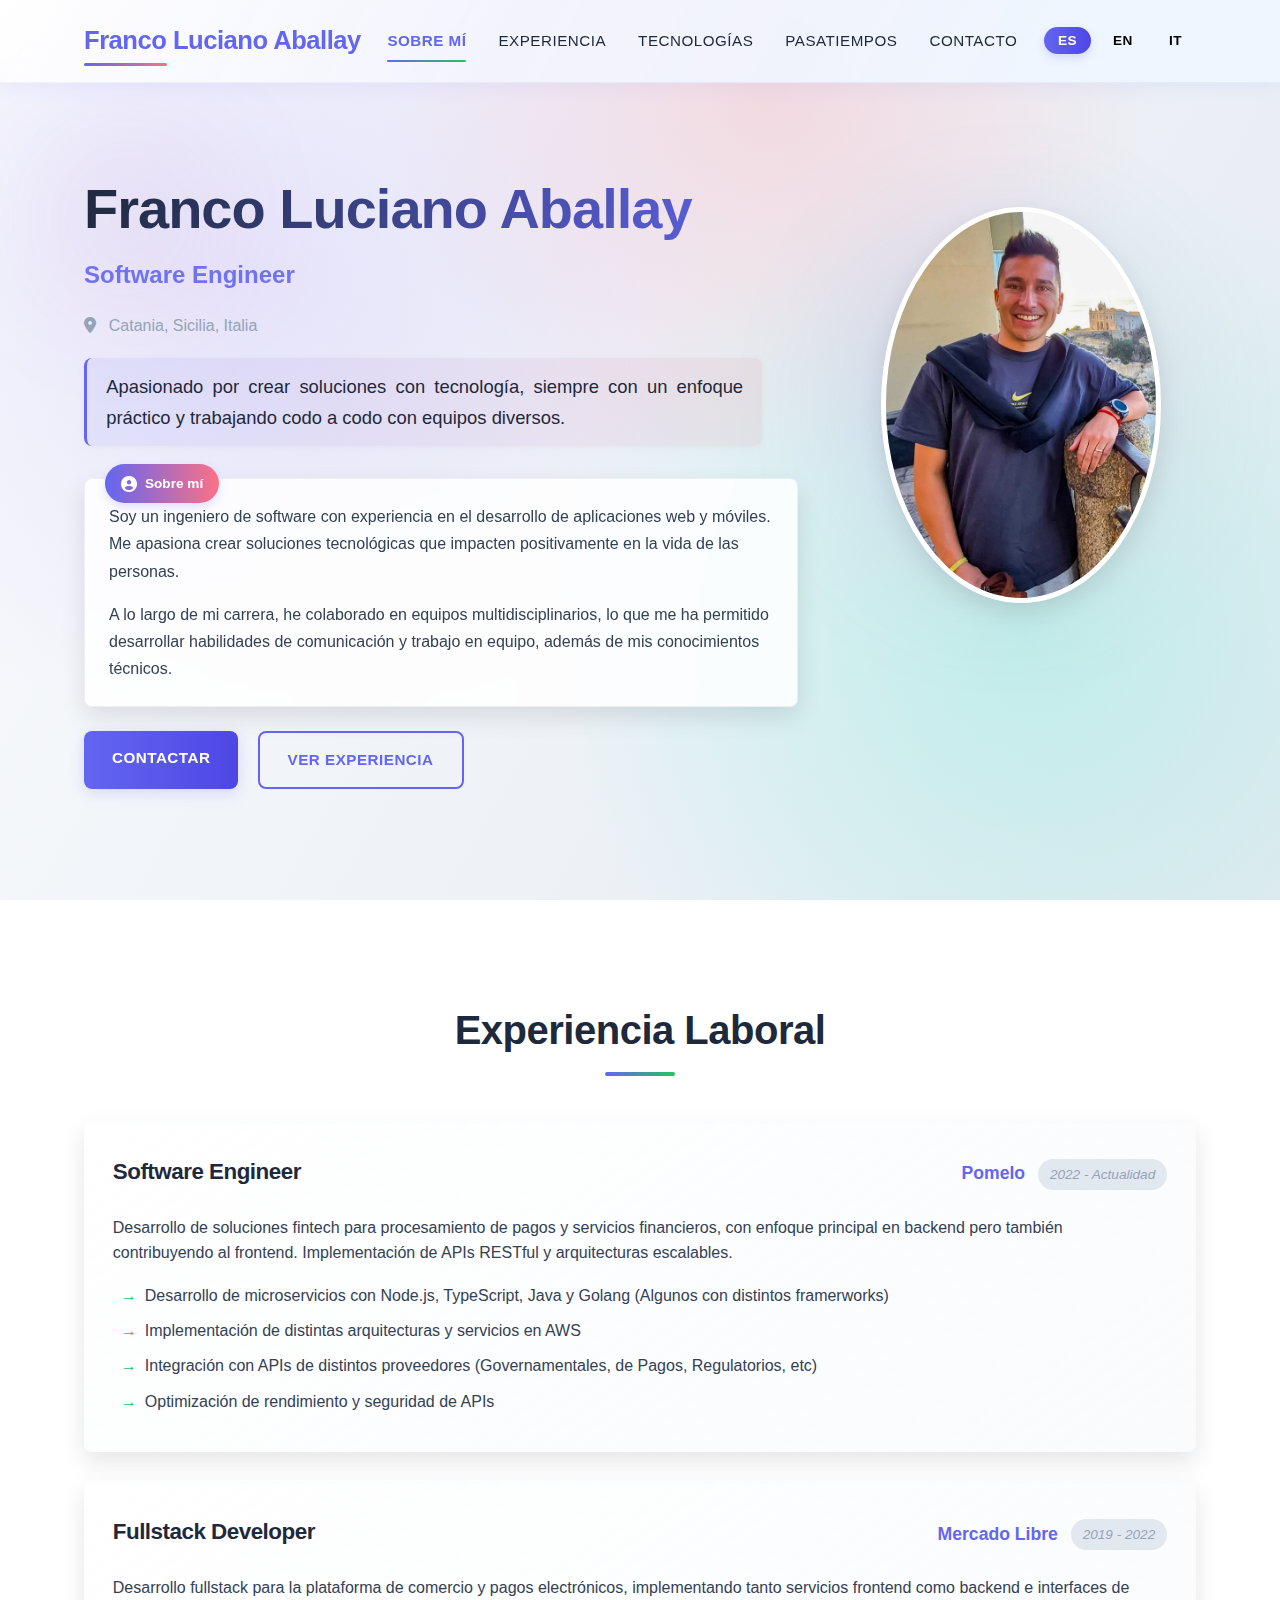
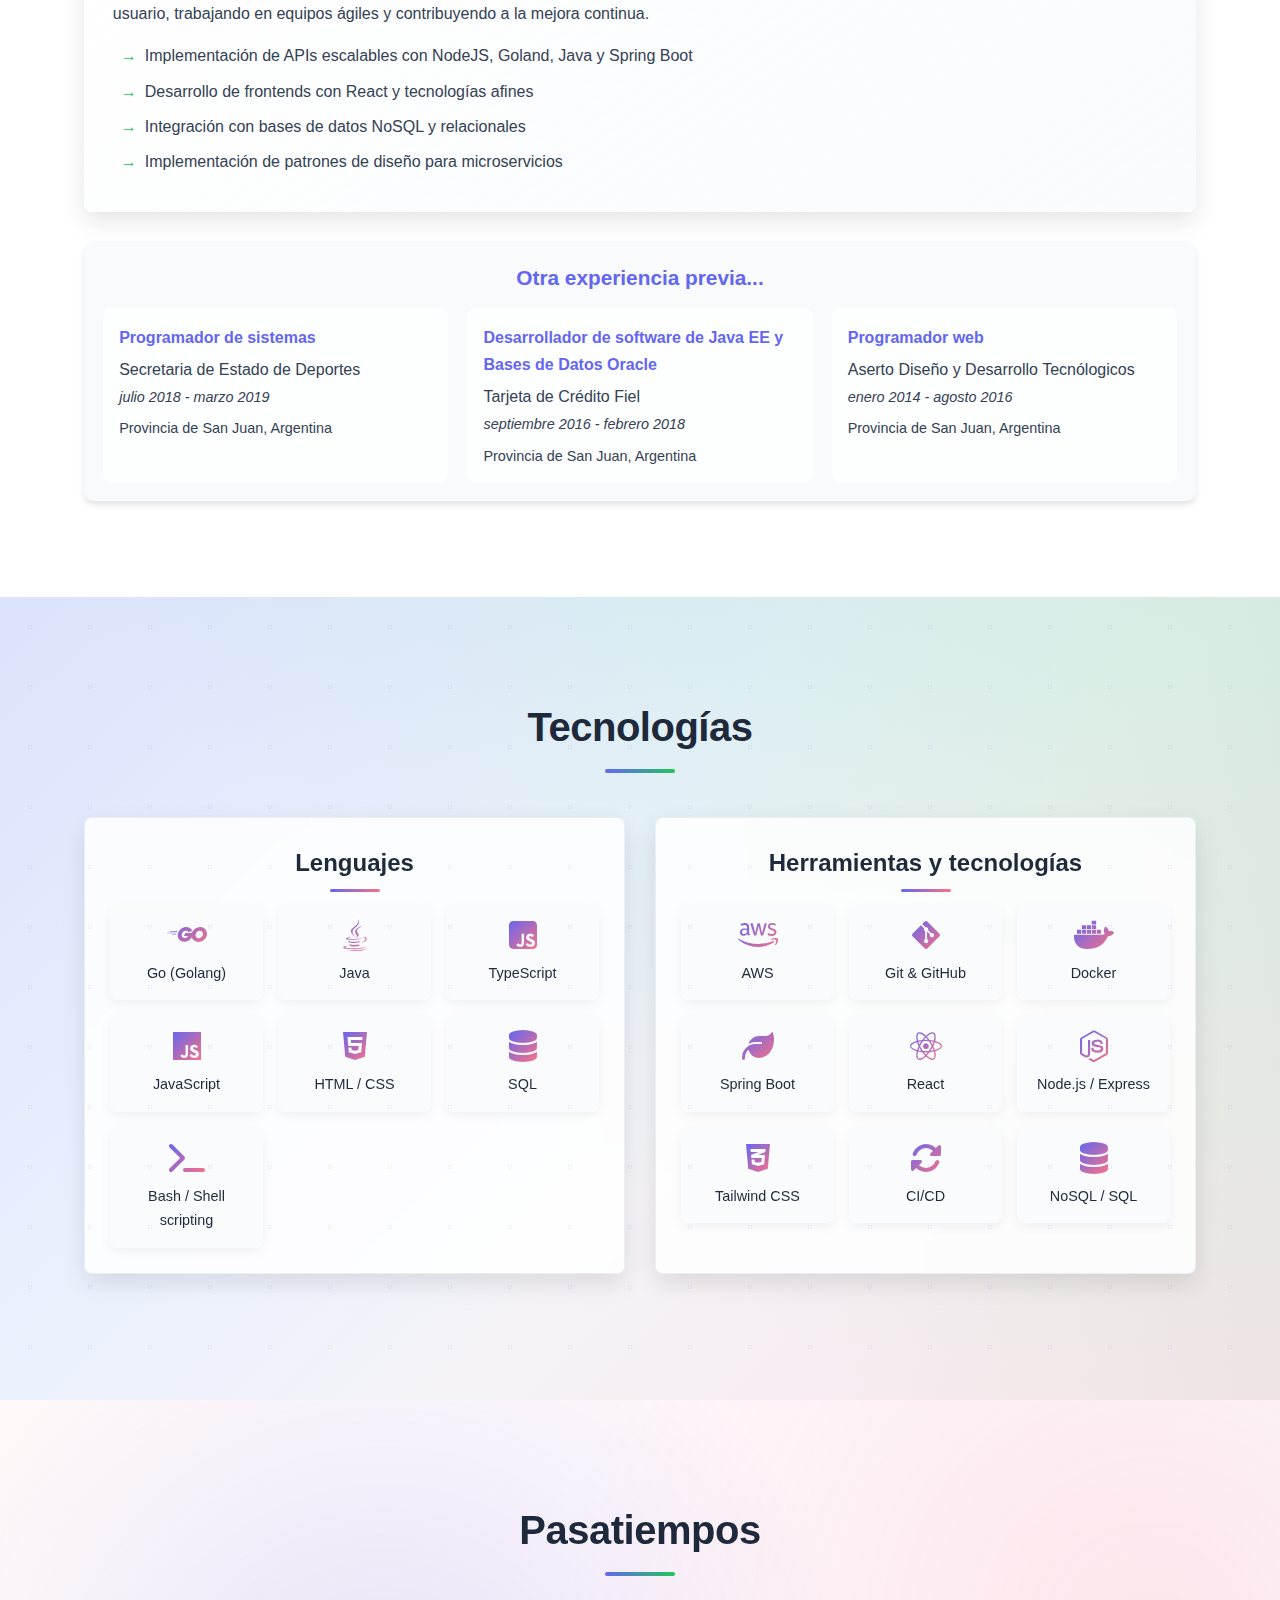
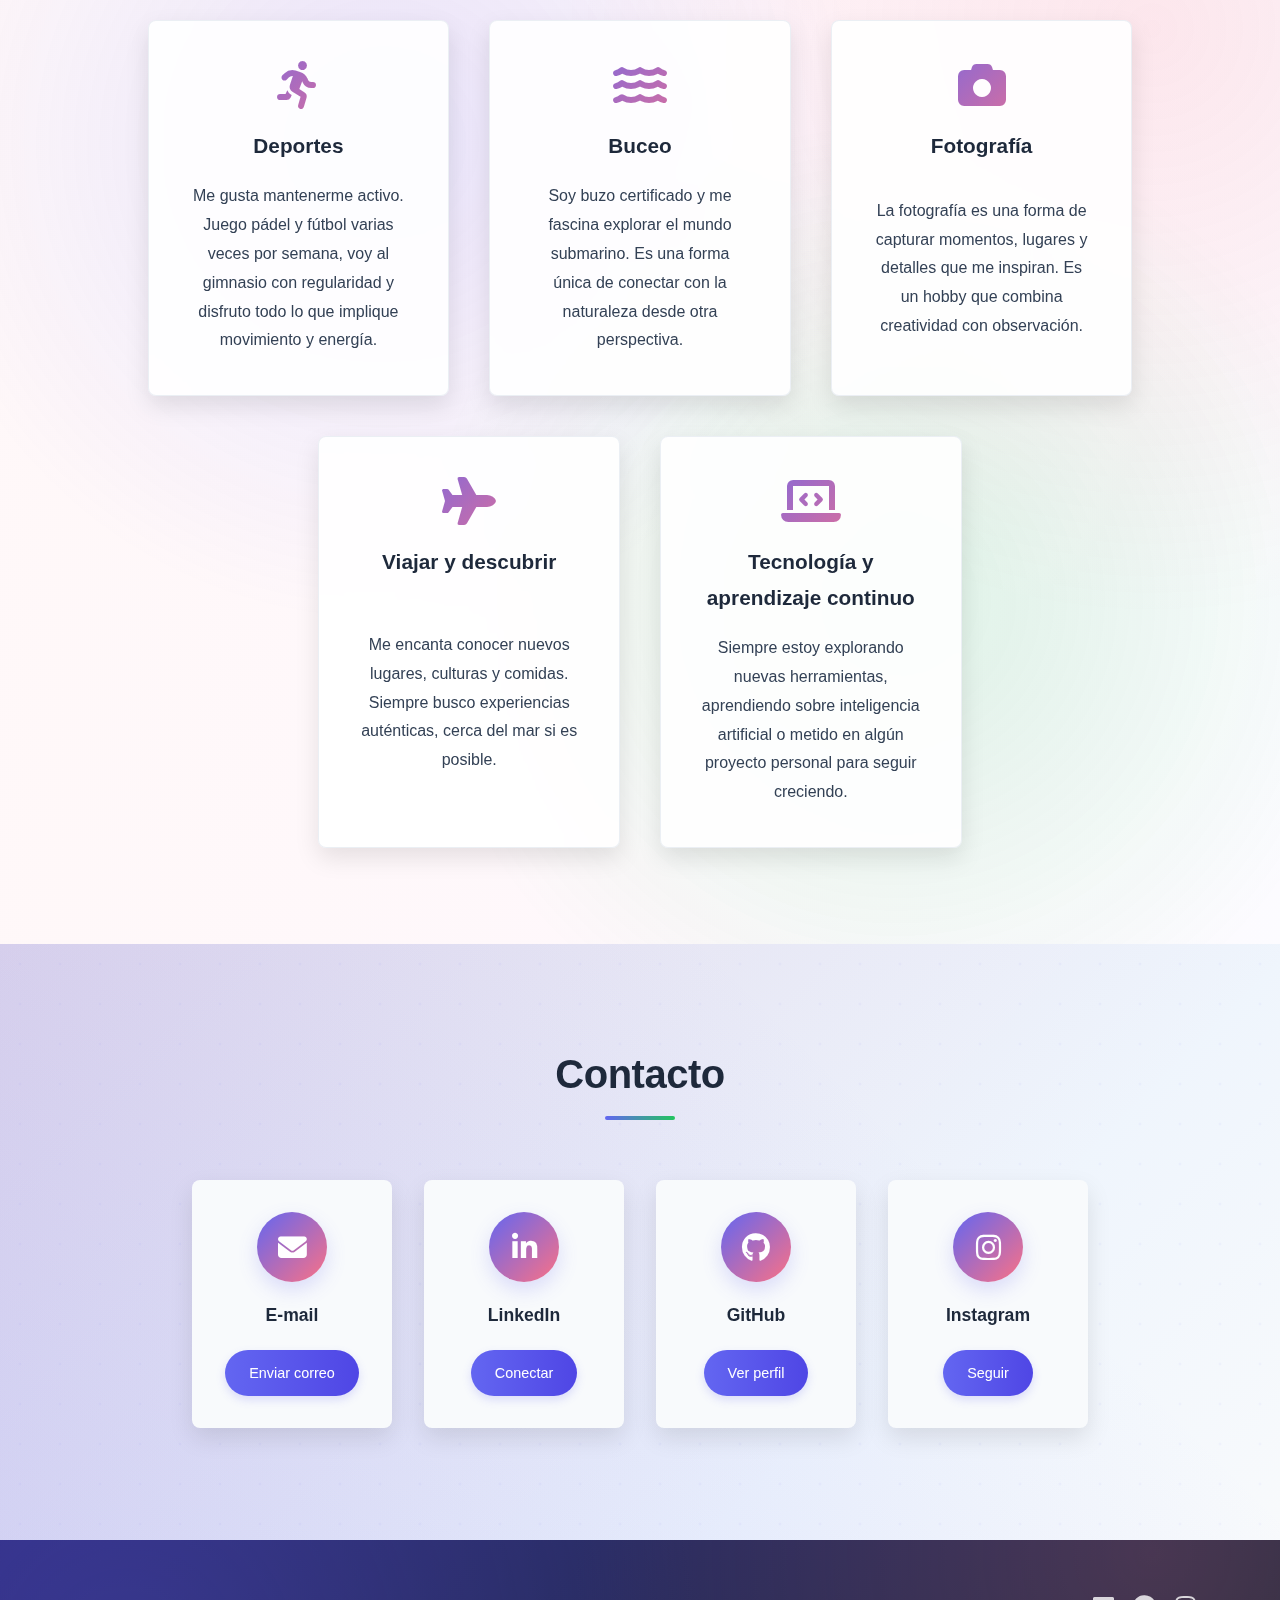
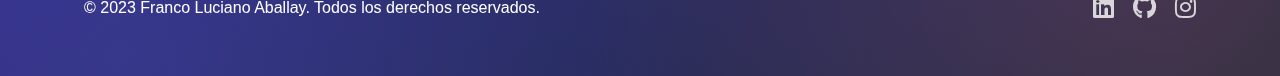
==== commit 69d52c95: "Edicion de links" ====
--- a/index.html
+++ b/index.html
@@ -254,7 +254,7 @@
                         <i class="fas fa-envelope"></i>
                     </div>
                     <span class="contact-title">E-mail</span>
-                    <a href="mailto:francoaballay@email.com" class="contact-action-btn">Enviar correo</a>
+                    <a href="mailto:frankko93@gmail.com" class="contact-action-btn">Enviar correo</a>
                 </div>
                 
                 <div class="contact-card">
@@ -262,7 +262,7 @@
                         <i class="fab fa-linkedin-in"></i>
                     </div>
                     <span class="contact-title">LinkedIn</span>
-                    <a href="https://linkedin.com/in/francoaballay" target="_blank" class="contact-action-btn">Conectar</a>
+                    <a href="https://www.linkedin.com/in/franco-luciano-aballay/" target="_blank" class="contact-action-btn">Conectar</a>
                 </div>
                 
                 <div class="contact-card">
@@ -270,7 +270,7 @@
                         <i class="fab fa-github"></i>
                     </div>
                     <span class="contact-title">GitHub</span>
-                    <a href="https://github.com/francoaballay" target="_blank" class="contact-action-btn">Ver perfil</a>
+                    <a href="https://github.com/frankko93/" target="_blank" class="contact-action-btn">Ver perfil</a>
                 </div>
                 
                 <div class="contact-card">
@@ -278,7 +278,7 @@
                         <i class="fab fa-instagram"></i>
                     </div>
                     <span class="contact-title">Instagram</span>
-                    <a href="https://instagram.com/francoaballay" target="_blank" class="contact-action-btn">Seguir</a>
+                    <a href="https://www.instagram.com/_francoaballay/" target="_blank" class="contact-action-btn">Seguir</a>
                 </div>
             </div>
         </div>
@@ -289,8 +289,9 @@
             <div class="footer-content">
                 <p>&copy; 2023 Franco Luciano Aballay. Todos los derechos reservados.</p>
                 <div class="social-links">
-                    <a href="https://linkedin.com/in/francoaballay" target="_blank"><i class="fab fa-linkedin"></i></a>
-                    <a href="https://github.com/francoaballay" target="_blank"><i class="fab fa-github"></i></a>
+                    <a href="https://www.linkedin.com/in/franco-luciano-aballay/" target="_blank"><i class="fab fa-linkedin"></i></a>
+                    <a href="https://github.com/frankko93/" target="_blank"><i class="fab fa-github"></i></a>
+                    <a href="https://www.instagram.com/_francoaballay/" target="_blank"><i class="fab fa-instagram"></i></a>
                 </div>
             </div>
         </div>
